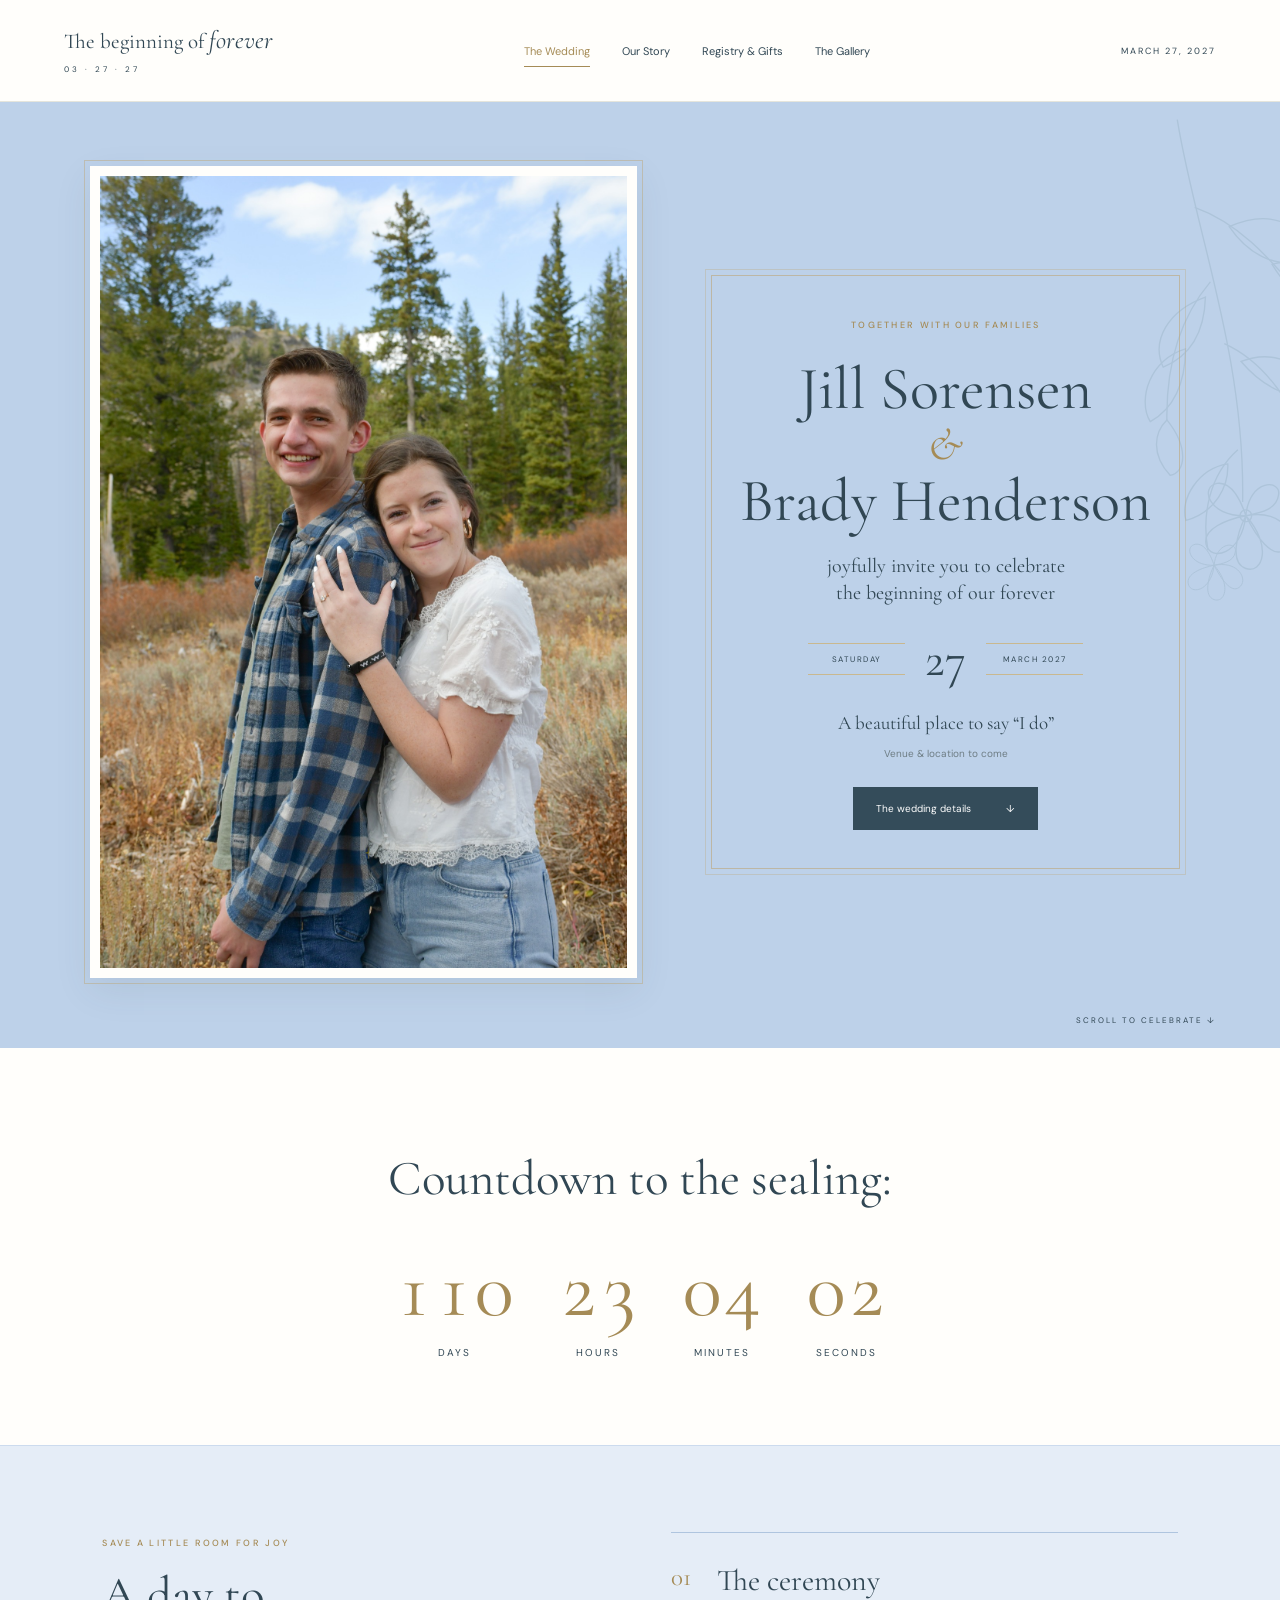
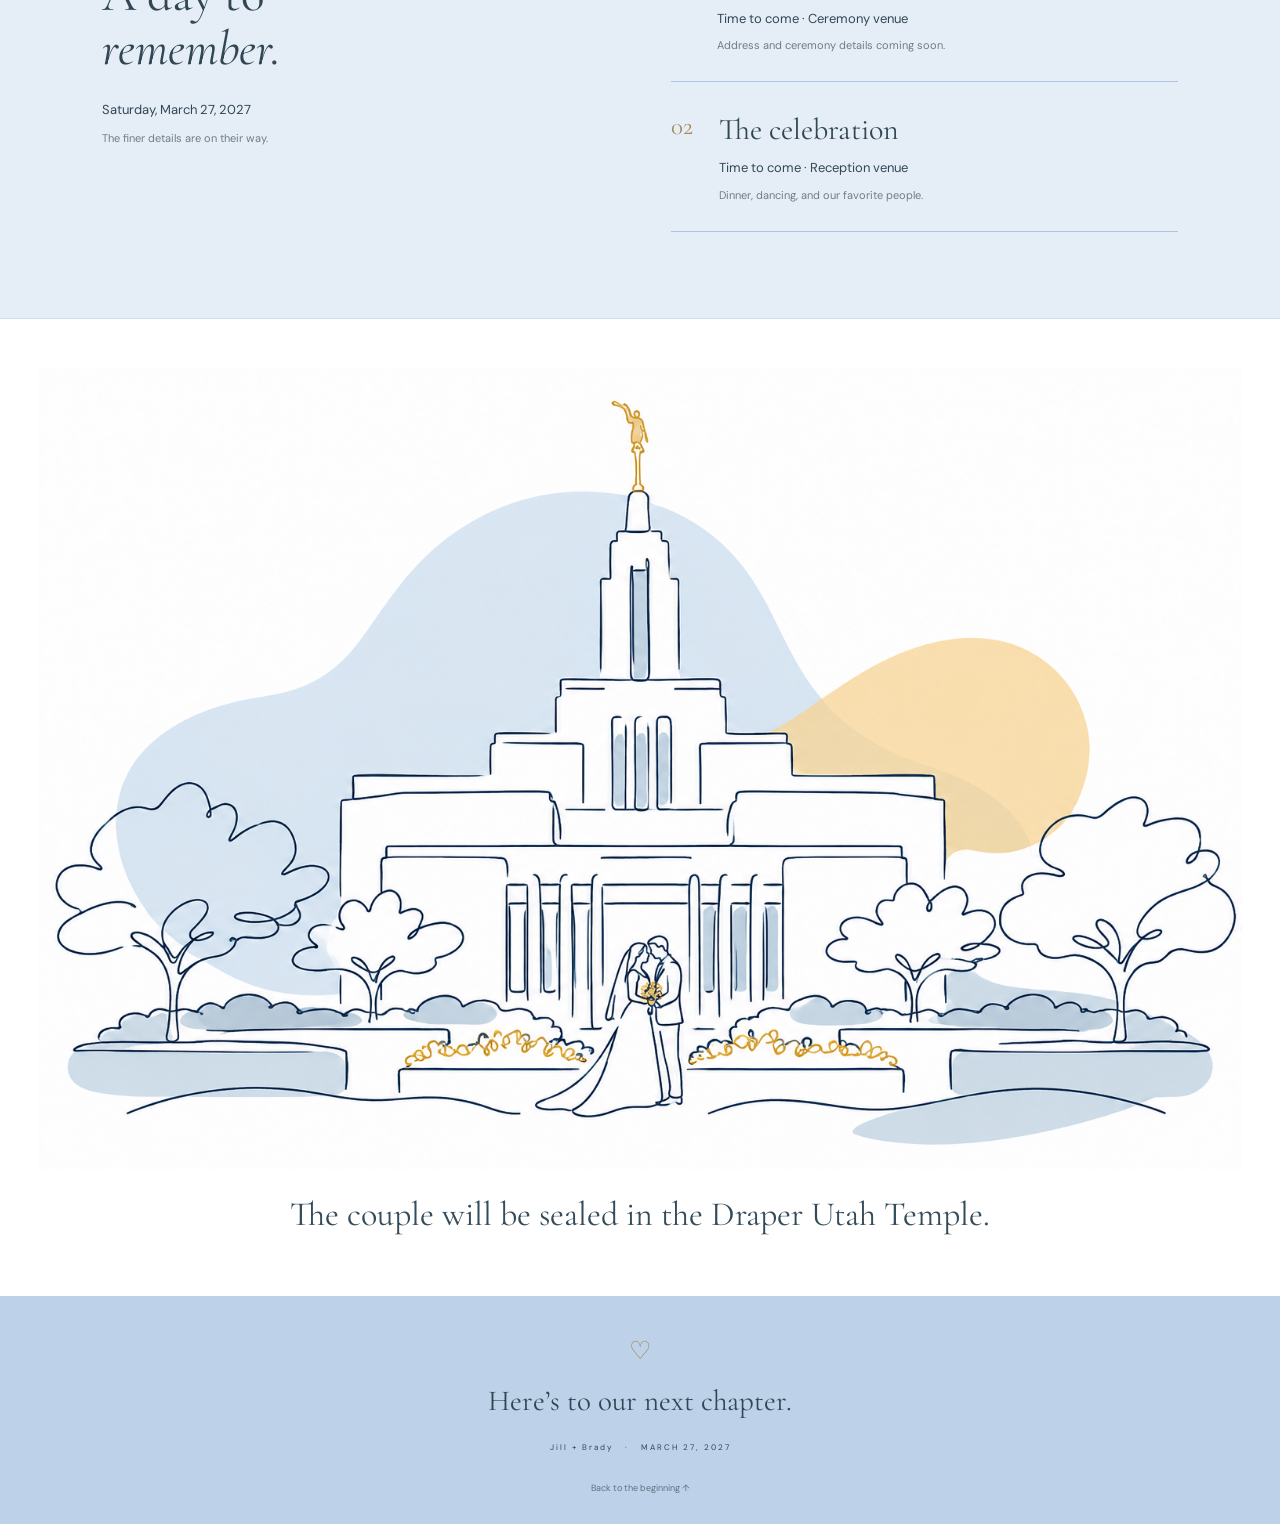
==== index.html @ 095f41bc "original file upload" ====
<!doctype html><html lang="en"><head><meta charset="utf-8"><meta name="viewport" content="width=device-width,initial-scale=1"><meta name="theme-color" content="#bdd1e9"><title>March 27, 2027 | The Beginning of Forever</title><meta name="description" content="Join us in celebrating our wedding on March 27, 2027. Our story, wedding details, registry and favorite memories."><link rel="stylesheet" href="style.css"><script src="app.js" defer></script></head><body><header><a class="brand" href="index.html">The beginning of <i>forever</i><span>03 · 27 · 27</span></a><nav aria-label="Main navigation"><a href="index.html" aria-current="page">The Wedding</a><a href="our-story.html" >Our Story</a><a href="gifts.html" >Registry & Gifts</a><a href="photos.html" >The Gallery</a></nav><span class="nav-date">MARCH 27, 2027</span></header><main><section class="hero hero-with-photo"><figure class="hero-portrait"><img src="assets/couple-portrait.jpg" alt="The happy couple together in the mountains" width="1365" height="2048" fetchpriority="high"></figure><div class="hero-note">A LITTLE SOMETHING BLUE.<br>A LIFETIME OF US.</div><div class="botanical botanical-left"><svg viewBox="0 0 240 420" fill="none" xmlns="http://www.w3.org/2000/svg" aria-hidden="true"><g stroke="currentColor" stroke-width="1.15"><path d="M105 418C120 322 112 208 153 89M114 342C75 312 61 264 45 229M121 277C158 254 180 218 193 176M126 223C94 194 88 151 82 115M143 133C173 120 190 89 194 59"/><path d="M91 317C43 322 27 288 34 270C60 268 82 286 91 317ZM66 275C25 272 13 242 23 223C52 232 60 250 66 275ZM129 266C163 265 185 245 182 220C156 222 139 238 129 266ZM159 229C190 230 212 201 207 179C183 184 168 202 159 229ZM117 204C85 206 62 181 66 158C91 160 108 182 117 204ZM91 163C61 159 49 133 59 112C80 119 87 140 91 163ZM155 124C180 128 204 108 204 89C177 88 160 106 155 124Z"/><g transform="translate(154 77)"><path d="M0 0C-34-4-37-34-22-38C-10-42-3-20 0 0ZM0 0C-14-32 2-52 14-43C26-34 12-12 0 0ZM0 0C14-31 41-28 40-13C39 1 16 2 0 0ZM0 0C31 9 30 36 15 34C2 32 0 12 0 0ZM0 0C-13 30-39 20-32 8C-26-4-10-1 0 0Z"/><circle r="5"/></g><g transform="translate(193 45) scale(.65)"><path d="M0 0C-34-4-37-34-22-38C-10-42-3-20 0 0ZM0 0C-14-32 2-52 14-43C26-34 12-12 0 0ZM0 0C14-31 41-28 40-13C39 1 16 2 0 0ZM0 0C31 9 30 36 15 34C2 32 0 12 0 0ZM0 0C-13 30-39 20-32 8C-26-4-10-1 0 0Z"/></g><path d="M45 229C23 209 21 187 34 177C52 189 55 211 45 229ZM82 115C62 89 66 65 81 63C96 83 92 103 82 115ZM193 176C182 147 192 128 205 130C215 152 207 169 193 176Z"/></g></svg></div><div class="invitation"><div class="invitation-inner"><span class="eyebrow">TOGETHER WITH OUR FAMILIES</span><h1><span>Jill Sorensen</span><em>&</em><span>Brady Henderson</span></h1><p class="invite-line">joyfully invite you to celebrate<br>the beginning of our forever</p><div class="date-lockup"><span>SATURDAY</span><strong>27</strong><span>MARCH 2027</span></div><p class="location">A beautiful place to say “I do”<small>Venue & location to come</small></p><a class="button" href="#celebration">The wedding details <span>↓</span></a></div></div><div class="botanical botanical-right"><svg viewBox="0 0 240 420" fill="none" xmlns="http://www.w3.org/2000/svg" aria-hidden="true"><g stroke="currentColor" stroke-width="1.15"><path d="M105 418C120 322 112 208 153 89M114 342C75 312 61 264 45 229M121 277C158 254 180 218 193 176M126 223C94 194 88 151 82 115M143 133C173 120 190 89 194 59"/><path d="M91 317C43 322 27 288 34 270C60 268 82 286 91 317ZM66 275C25 272 13 242 23 223C52 232 60 250 66 275ZM129 266C163 265 185 245 182 220C156 222 139 238 129 266ZM159 229C190 230 212 201 207 179C183 184 168 202 159 229ZM117 204C85 206 62 181 66 158C91 160 108 182 117 204ZM91 163C61 159 49 133 59 112C80 119 87 140 91 163ZM155 124C180 128 204 108 204 89C177 88 160 106 155 124Z"/><g transform="translate(154 77)"><path d="M0 0C-34-4-37-34-22-38C-10-42-3-20 0 0ZM0 0C-14-32 2-52 14-43C26-34 12-12 0 0ZM0 0C14-31 41-28 40-13C39 1 16 2 0 0ZM0 0C31 9 30 36 15 34C2 32 0 12 0 0ZM0 0C-13 30-39 20-32 8C-26-4-10-1 0 0Z"/><circle r="5"/></g><g transform="translate(193 45) scale(.65)"><path d="M0 0C-34-4-37-34-22-38C-10-42-3-20 0 0ZM0 0C-14-32 2-52 14-43C26-34 12-12 0 0ZM0 0C14-31 41-28 40-13C39 1 16 2 0 0ZM0 0C31 9 30 36 15 34C2 32 0 12 0 0ZM0 0C-13 30-39 20-32 8C-26-4-10-1 0 0Z"/></g><path d="M45 229C23 209 21 187 34 177C52 189 55 211 45 229ZM82 115C62 89 66 65 81 63C96 83 92 103 82 115ZM193 176C182 147 192 128 205 130C215 152 207 169 193 176Z"/></g></svg></div><div class="hero-side">ONE DAY. OUR FAVORITE PEOPLE. ALL THE LOVE.</div><div class="hero-bottom"><span>SCROLL TO CELEBRATE ↓</span></div></section><section class="welcome section"><h2>Countdown to the sealing:</h2><div class="countdown" role="timer" aria-label="Countdown to March 27, 2027"><div class="countdown-unit"><strong id="days">—</strong><span>DAYS</span></div><div class="countdown-unit"><strong id="hours">—</strong><span>HOURS</span></div><div class="countdown-unit"><strong id="minutes">—</strong><span>MINUTES</span></div><div class="countdown-unit"><strong id="seconds">—</strong><span>SECONDS</span></div></div></section><section id="celebration" class="celebration section"><div><span class="eyebrow">SAVE A LITTLE ROOM FOR JOY</span><h2>A day to<br><i>remember.</i></h2><p>Saturday, March 27, 2027</p><span class="fine-print">The finer details are on their way.</span></div><div class="event-list"><article><span class="event-num">01</span><div><h3>The ceremony</h3><p>Time to come · Ceremony venue</p><small>Address and ceremony details coming soon.</small></div></article><article><span class="event-num">02</span><div><h3>The celebration</h3><p>Time to come · Reception venue</p><small>Dinner, dancing, and our favorite people.</small></div></article></div></section><section class="temple-illustration" aria-label="Draper Utah Temple wedding illustration"><img src="assets/draper-temple-wedding.png" alt="Blue and gold line illustration of the Draper Utah Temple with a wedding couple embracing in front" width="1536" height="1024" loading="lazy"><p class="temple-caption">The couple will be sealed in the Draper Utah Temple.</p></section></main><footer><span class="footer-heart">♡</span><p>Here’s to our next chapter.</p><span>Jill + Brady &nbsp; · &nbsp; MARCH 27, 2027</span><a href="index.html">Back to the beginning ↑</a></footer><dialog id="lightbox"><button class="close" aria-label="Close photo preview">×</button><div id="lightbox-content"></div></dialog></body></html>
---- style.css ----
@import url('https://fonts.googleapis.com/css2?family=Cormorant+Garamond:ital,wght@0,400;0,500;0,600;1,400;1,500&family=DM+Sans:wght@400;500;600&display=swap');
:root{--blue:#bdd1e9;--deep:#344c5a;--gold:#a58b56;--paper:#fffefb;--ink:#314754;--muted:#6e7d84}*{box-sizing:border-box}html{scroll-behavior:smooth;scroll-padding-top:85px}body{margin:0;background:var(--paper);color:var(--ink);font-family:'DM Sans',Arial,sans-serif;font-size:14px}a{color:inherit;text-decoration:none}button{font:inherit;color:inherit}button,a{-webkit-tap-highlight-color:transparent}a:focus-visible,button:focus-visible{outline:2px solid var(--gold);outline-offset:6px}header{height:102px;padding:0 5%;display:flex;align-items:center;justify-content:space-between;background:var(--paper);border-bottom:1px solid #e5e5dc;position:relative;z-index:2}.brand{font-family:'Cormorant Garamond',Georgia,serif;font-size:21px;line-height:1.1}.brand i{font-size:25px}.brand span{display:block;font:8px 'DM Sans',sans-serif;letter-spacing:3px;margin-top:9px}nav{display:flex;gap:32px}nav a{font-size:11px;padding:12px 0;position:relative}nav a[aria-current]{color:var(--gold)}nav a[aria-current]:after{content:'';position:absolute;bottom:3px;left:0;width:100%;height:1px;background:var(--gold)}nav a:hover{color:var(--gold)}.nav-date{font-size:9px;letter-spacing:2px}.hero{position:relative;min-height:748px;background:var(--blue);padding:54px 20px 66px;display:flex;align-items:center;justify-content:center;overflow:hidden}.hero-note{position:absolute;top:54px;left:5%;font-size:9px;line-height:1.9;letter-spacing:2px}.invitation{width:500px;max-width:calc(100vw - 65px);background:var(--paper);padding:15px;box-shadow:0 8px 35px #5069770c;z-index:1;transform:rotate(-1deg)}.invitation-inner{border:1px solid #bda67594;outline:1px solid #bda67555;outline-offset:5px;text-align:center;padding:33px 20px 30px}.eyebrow{font-size:9px;letter-spacing:2.3px;font-weight:500;color:var(--gold)}h1,h2,h3,h4,p{margin:0}h1,h2,h3,h4{font-family:'Cormorant Garamond',Georgia,serif;font-weight:400}h1{font-size:70px;line-height:1}.invitation h1{margin:28px 0 23px;font-size:67px;line-height:.95}.invitation h1 span{display:block}.invitation h1 em{display:block;font-size:46px;line-height:1.2;color:var(--gold);font-weight:400}.invite-line{font-family:'Cormorant Garamond',Georgia,serif;font-size:20px;line-height:1.35}.date-lockup{display:flex;align-items:center;justify-content:center;margin:23px auto 17px;gap:20px}.date-lockup span{font-size:8px;letter-spacing:1.5px;border-top:1px solid #c9b88f;border-bottom:1px solid #c9b88f;padding:10px 0;width:97px}.date-lockup strong{font-family:'Cormorant Garamond',Georgia,serif;font-size:49px;font-weight:400}.location{font-family:'Cormorant Garamond',Georgia,serif;font-size:19px}.location small{display:block;font:10px 'DM Sans',sans-serif;color:var(--muted);margin-top:7px}.button{display:inline-flex;background:var(--deep);color:white;padding:15px 23px;font-size:10px;margin-top:27px;gap:35px;transition:background .2s}.button:hover{background:#597785}.botanical{position:absolute;color:#8ba8b8;pointer-events:none;width:310px;opacity:.8}.botanical-left{left:8%;bottom:65px;transform:rotate(-24deg)}.botanical-right{right:4%;top:45px;transform:rotate(162deg);width:340px}.hero-side{position:absolute;right:30px;top:50%;writing-mode:vertical-rl;font-size:8px;letter-spacing:2.5px}.hero-bottom{position:absolute;bottom:23px;left:5%;right:5%;display:flex;justify-content:space-between;font-size:8px;letter-spacing:2px}.section{padding:86px 8%}h2{font-size:49px;line-height:1.1}h2 i,h1 i{font-weight:400}p{line-height:1.8}.welcome{text-align:center;max-width:780px;margin:auto}.welcome h2{margin:18px 0}.welcome>p{max-width:490px;margin:auto;color:var(--muted);font-size:13px}.countdown{display:flex;align-items:center;justify-content:center;gap:15px;margin-top:30px}.countdown strong{font-family:'Cormorant Garamond',Georgia,serif;font-size:43px;font-weight:400;color:var(--gold)}.countdown span{font-size:8px;letter-spacing:2px}.celebration{background:#e5edf7;display:grid;grid-template-columns:1fr 1.1fr;gap:10%;border-top:1px solid #ccdbee;border-bottom:1px solid #ccdbee}.celebration h2{margin:18px 0 22px}.celebration p{font-size:13px}.fine-print{font-size:11px;color:var(--muted);display:block;margin-top:10px}.event-list{align-self:center}.event-list article{display:flex;gap:26px;padding:29px 0;border-bottom:1px solid #afc5df}.event-list article:first-child{border-top:1px solid #afc5df}.event-num{font-family:'Cormorant Garamond',Georgia,serif;color:var(--gold);font-size:25px}.event-list h3{font-size:30px;margin-bottom:8px}.event-list small{font-size:11px;color:var(--muted);display:block;margin-top:8px}.story-tease{text-align:center;padding-top:94px;padding-bottom:94px}.story-tease h2{margin:18px 0}.story-tease p{color:var(--muted);font-size:13px}.text-link{font-size:11px;border-bottom:1px solid var(--gold);padding:10px 0;display:inline-flex;gap:35px;margin-top:22px}footer{background:var(--blue);padding:38px 25px 30px;text-align:center}.footer-heart{color:var(--gold);font-size:25px}footer p{font-family:'Cormorant Garamond',Georgia,serif;font-size:29px;margin:8px 0}footer>span:not(.footer-heart){font-size:8px;letter-spacing:2px}footer a{display:block;font-size:9px;margin-top:28px;color:#5d737e}.page-intro{padding:76px 20px 64px;text-align:center;background:#e5edf7;border-bottom:1px solid #ccdbee}.page-intro h1{margin:21px 0 23px;font-size:65px}.page-intro p{color:var(--muted);font-size:13px}.story-wrap{max-width:1100px;margin:0 auto;padding:52px 40px 76px}.perspective-head{display:grid;grid-template-columns:1fr 160px 1fr;text-align:center;padding:0 0 32px;font-family:'Cormorant Garamond',Georgia,serif;font-style:italic;font-size:25px}.perspective-head span:nth-child(2){font:8px 'DM Sans',sans-serif;letter-spacing:2px;align-self:center;color:var(--gold)}.timeline-row{display:grid;grid-template-columns:1fr 160px 1fr}.perspective{padding:32px 32px 45px;border-top:1px solid #e1e6e6}.perspective:first-child{text-align:right}.perspective h3{font-size:32px;margin:12px 0}.perspective p{font-size:12px;color:var(--muted)}.perspective>small{display:inline-block;font-size:9px;letter-spacing:1px;color:var(--gold);margin-top:17px}.milestone{position:relative;text-align:center;padding:35px 12px}.milestone:before{content:'';position:absolute;left:50%;width:1px;top:0;bottom:0;background:#c1b18d;z-index:-1}.milestone>span{display:inline-flex;border:1px solid #bca777;background:var(--paper);width:34px;height:34px;border-radius:50%;align-items:center;justify-content:center;font-size:10px;color:var(--gold)}.milestone h4{font-size:22px;background:var(--paper);margin-top:11px;padding-top:6px}.milestone small{display:block;background:var(--paper);font-size:8px;padding:8px 0 14px;color:var(--muted)}.timeline-finale{text-align:center;padding-top:30px}.timeline-finale>span{font-size:29px;color:var(--gold)}.timeline-finale h2{font-size:39px;margin:12px 0}.timeline-finale p{font-size:11px}.gift-grid{max-width:1150px;margin:auto;display:grid;grid-template-columns:1fr 1fr;gap:27px;padding-top:55px;padding-bottom:35px}.gift-card{padding:47px 35px;background:#f7f5ee;border:1px solid #dfd9c9;text-align:center}.gift-card.blue{background:#d5e2f2;border-color:#afc5df}.gift-icon{display:block;font-family:Georgia,serif;font-size:40px;color:var(--gold);margin-bottom:25px}.gift-card h2{font-size:37px;margin:16px 0}.gift-card p{color:var(--muted);font-size:12px;max-width:310px;margin:auto}.coming-link{font-size:10px;color:#697a82;border-top:1px solid #c4cace;padding-top:21px;margin-top:35px;display:flex;justify-content:space-between}.gift-thanks{text-align:center;padding:15px 25px 75px;font-size:13px}.gift-thanks span{font-family:'Cormorant Garamond',Georgia,serif;font-size:26px;font-style:italic;display:block;margin-top:7px}.gallery{max-width:1250px;margin:auto;columns:3;column-gap:27px;padding-top:56px;padding-bottom:24px}.photo-card{display:block;width:100%;border:0;padding:0;background:transparent;text-align:left;margin:0 0 30px;break-inside:avoid;cursor:pointer}.photo-placeholder{height:310px;position:relative;background:#d5e2f2;overflow:hidden;border:10px solid #f4f2eb;outline:1px solid #e0ddd3}.landscape .photo-placeholder{height:240px}.tone-1{background:#eeebe2}.tone-2{background:#bdd1e9}.photo-illustration{display:block;width:140px;color:#8ca5b0;position:absolute;left:50%;bottom:-25px;transform:translateX(-50%) rotate(15deg);opacity:.6}.photo-label{position:absolute;left:0;right:0;top:24px;text-align:center;font-size:8px;letter-spacing:2px;color:#72858f}.photo-zoom{position:absolute;right:10px;bottom:10px;background:#fffefbd9;width:28px;height:28px;display:grid;place-items:center;border-radius:50%;transition:transform .2s}.photo-card:hover .photo-zoom{transform:rotate(90deg)}.photo-caption{display:flex;gap:15px;align-items:center;padding-top:17px}.photo-caption>span{font-size:9px;color:var(--gold)}.photo-caption h3{font-size:23px}.gallery-note{text-align:center;font-size:12px;color:var(--muted);padding:0 25px 70px}dialog{border:1px solid #bba77f;padding:48px;max-width:90vw;width:500px;background:var(--paper);color:var(--ink)}dialog::backdrop{background:#263e4c99;backdrop-filter:blur(4px)}dialog .close{position:absolute;right:12px;top:8px;border:0;background:none;font-size:27px;cursor:pointer}dialog h2{font-size:36px;margin-top:25px}dialog p{font-size:12px;margin-top:15px;color:var(--muted)}dialog .photo-placeholder{height:320px}body:has(dialog[open]){overflow:hidden}
@media(min-width:1450px){.botanical-left{left:14%}.botanical-right{right:12%}}@media(max-width:900px){header{padding:0 4%}.nav-date{display:none}nav{gap:20px}.botanical-left{left:-70px}.botanical-right{right:-95px}.hero{min-height:720px}.hero-note{font-size:8px;top:25px}.gallery{columns:2}.gift-grid{padding-left:5%;padding-right:5%}.gift-card{padding:35px 25px}}@media(max-width:600px){header{height:auto;min-height:114px;flex-direction:column;justify-content:center;gap:17px;padding:18px 12px 12px}.brand{text-align:center;font-size:19px}.brand i{font-size:22px}.brand span{display:none}nav{gap:23px}nav a{font-size:9px}.hero{min-height:680px;padding-top:54px;padding-bottom:56px}.hero-note{top:15px;left:20px;line-height:1.5;font-size:7px;letter-spacing:1px}.hero-side{display:none}.invitation{width:350px;padding:12px}.invitation-inner{padding:30px 12px}.invitation h1{font-size:55px}.eyebrow{font-size:8px;letter-spacing:1.7px}.invite-line{font-size:19px}.date-lockup{gap:12px}.date-lockup span{width:80px;font-size:7px}.botanical-left{width:180px;bottom:20px;left:-55px}.botanical-right{width:200px;right:-65px;top:45px}.hero-bottom{font-size:6px;letter-spacing:.9px;bottom:17px}.section{padding:58px 7%}h2{font-size:40px}.welcome>p{font-size:12px}.celebration{grid-template-columns:1fr;gap:28px}.celebration h2 br{display:none}.event-list article{padding:22px 0}.story-tease h2{font-size:38px}.page-intro{padding:51px 22px 44px}.page-intro h1{font-size:49px}.page-intro p{font-size:12px}.story-wrap{padding:32px 14px 54px}.perspective-head{grid-template-columns:1fr 72px 1fr;font-size:20px;gap:3px}.perspective-head span:nth-child(2){font-size:6px;letter-spacing:1px}.timeline-row{grid-template-columns:1fr 72px 1fr}.perspective{padding:25px 9px 30px}.perspective h3{font-size:25px}.perspective p{font-size:10px;line-height:1.7}.milestone{padding:25px 3px}.milestone h4{font-size:18px}.milestone small{font-size:7px}.perspective .eyebrow{font-size:7px}.gift-grid{grid-template-columns:1fr;gap:20px;padding-bottom:25px}.gift-card{padding:36px 28px}.gift-thanks{padding-bottom:50px}.gallery{padding:35px 20px 15px;column-gap:18px}.photo-placeholder{height:240px;border-width:7px}.landscape .photo-placeholder{height:180px}.photo-illustration{width:120px}.photo-label{font-size:6px;letter-spacing:1px}.photo-caption{gap:8px;padding-top:12px}.photo-caption h3{font-size:20px;line-height:1.1}.photo-card{margin-bottom:24px}.gallery-note{font-size:11px;padding-bottom:40px}footer p{font-size:27px}dialog{padding:40px 25px 30px}}@media(prefers-reduced-motion:reduce){html{scroll-behavior:auto}*{transition:none!important}}

/* A portrait and invitation, side by side. */
.hero-with-photo{display:grid;grid-template-columns:minmax(0,1.12fr) minmax(0,1fr);gap:clamp(32px,5vw,80px);padding:64px 7% 70px;min-height:0;align-items:center}
.hero-portrait{position:relative;z-index:1;margin:0;padding:10px;background:var(--paper);box-shadow:0 12px 35px #344c5a18;outline:1px solid #bda67577;outline-offset:5px}
.hero-portrait img{display:block;width:100%;height:auto;aspect-ratio:1365/2048;object-fit:cover}
.hero-with-photo .invitation{width:100%;max-width:none;transform:none;background:transparent;box-shadow:none;padding:10px}
.hero-with-photo .invitation-inner{padding:38px 14px}
.hero-with-photo .hero-note,.hero-with-photo .hero-side,.hero-with-photo .botanical-left{display:none}
.hero-with-photo .botanical-right{right:-95px;top:5px;opacity:.3;width:280px}
.hero-with-photo .hero-bottom{bottom:23px}
.gift-link{color:var(--deep);font-weight:500;padding-bottom:5px;transition:color .2s}
.gift-link:hover{color:var(--gold)}
@media(min-width:1500px){.hero-with-photo{padding-left:max(7%,calc((100vw - 1300px)/2));padding-right:max(7%,calc((100vw - 1300px)/2))}}
@media(min-width:701px) and (max-width:1000px){.hero-with-photo{padding:48px 5% 65px;gap:28px}.hero-with-photo .invitation h1{font-size:52px}.hero-with-photo .invitation-inner{padding:28px 10px}.hero-with-photo .date-lockup{gap:10px}.hero-with-photo .date-lockup span{width:75px;font-size:7px}.hero-with-photo .eyebrow{font-size:8px;letter-spacing:1.2px}.hero-with-photo .invite-line{font-size:18px}}
@media(max-width:700px){.hero-with-photo{grid-template-columns:1fr;padding:35px 7% 62px;gap:32px}.hero-portrait{width:100%;max-width:470px;justify-self:center;padding:7px}.hero-with-photo .invitation{max-width:470px;justify-self:center;padding:8px}.hero-with-photo .invitation-inner{padding:30px 12px}.hero-with-photo .hero-bottom{font-size:6px;letter-spacing:.8px}}

.countdown{gap:clamp(16px,4vw,44px);margin-top:38px;align-items:start}
.countdown-unit{display:flex;flex-direction:column;align-items:center;min-width:80px}
.countdown strong{font-size:clamp(54px,7vw,82px);line-height:1.1;font-variant-numeric:tabular-nums}
.countdown-unit span{font-size:10px;letter-spacing:2px;margin-top:12px}
.welcome>.countdown-caption{font-size:10px;letter-spacing:3px;color:var(--gold);margin-top:24px}
.real-photo{height:auto!important;background:var(--paper)}
.real-photo img{display:block;width:100%;height:auto}
dialog:has(.real-photo){width:900px;padding:38px 24px 25px}
dialog .real-photo{border-width:0;outline:0}
dialog .real-photo img{max-height:65vh;object-fit:contain}
dialog .real-photo .photo-zoom{display:none}
@media(max-width:600px){.countdown{gap:12px}.countdown-unit{min-width:0;flex:1}.countdown strong{font-size:clamp(42px,12vw,64px)}.countdown-unit span{font-size:8px;letter-spacing:1px}}

.temple-illustration{padding:48px 3%;background:#fff;text-align:center}.temple-illustration img{display:block;width:100%;max-width:1400px;height:auto;margin:0 auto}@media(max-width:600px){.temple-illustration{padding:28px 0}}
.temple-caption{font-family:"Cormorant Garamond",Georgia,serif;font-size:clamp(22px,3vw,34px);line-height:1.4;padding:22px 20px 10px;color:var(--deep)}

.hero-with-photo .invitation h1{font-size:clamp(38px,4.7vw,64px)}.registry-arrow{width:28px;height:16px;flex-shrink:0}.gift-link{align-items:center}.hero-bottom{justify-content:flex-end}@media(max-width:700px){.hero-with-photo .invitation h1{font-size:clamp(36px,10vw,55px)}}
.photo-carousel{max-width:1500px;margin:0 auto;padding:40px 4% 26px;outline-offset:-4px}.carousel-stage{touch-action:pan-y}.carousel-slide{margin:0;text-align:center}.carousel-slide[hidden]{display:none}.carousel-slide img{display:block;width:100%;height:75vh;min-height:420px;max-height:920px;object-fit:contain}.carousel-controls{display:flex;justify-content:center;align-items:center;gap:32px;padding-top:22px}.carousel-controls button{width:56px;height:48px;background:var(--paper);border:1px solid var(--gold);font-size:27px;cursor:pointer}.carousel-controls button:hover{background:var(--blue)}.carousel-count{font-size:12px;letter-spacing:2px;min-width:70px;text-align:center}@media(max-width:600px){.photo-carousel{padding:24px 3%}.carousel-slide img{height:64vh;min-height:320px}}
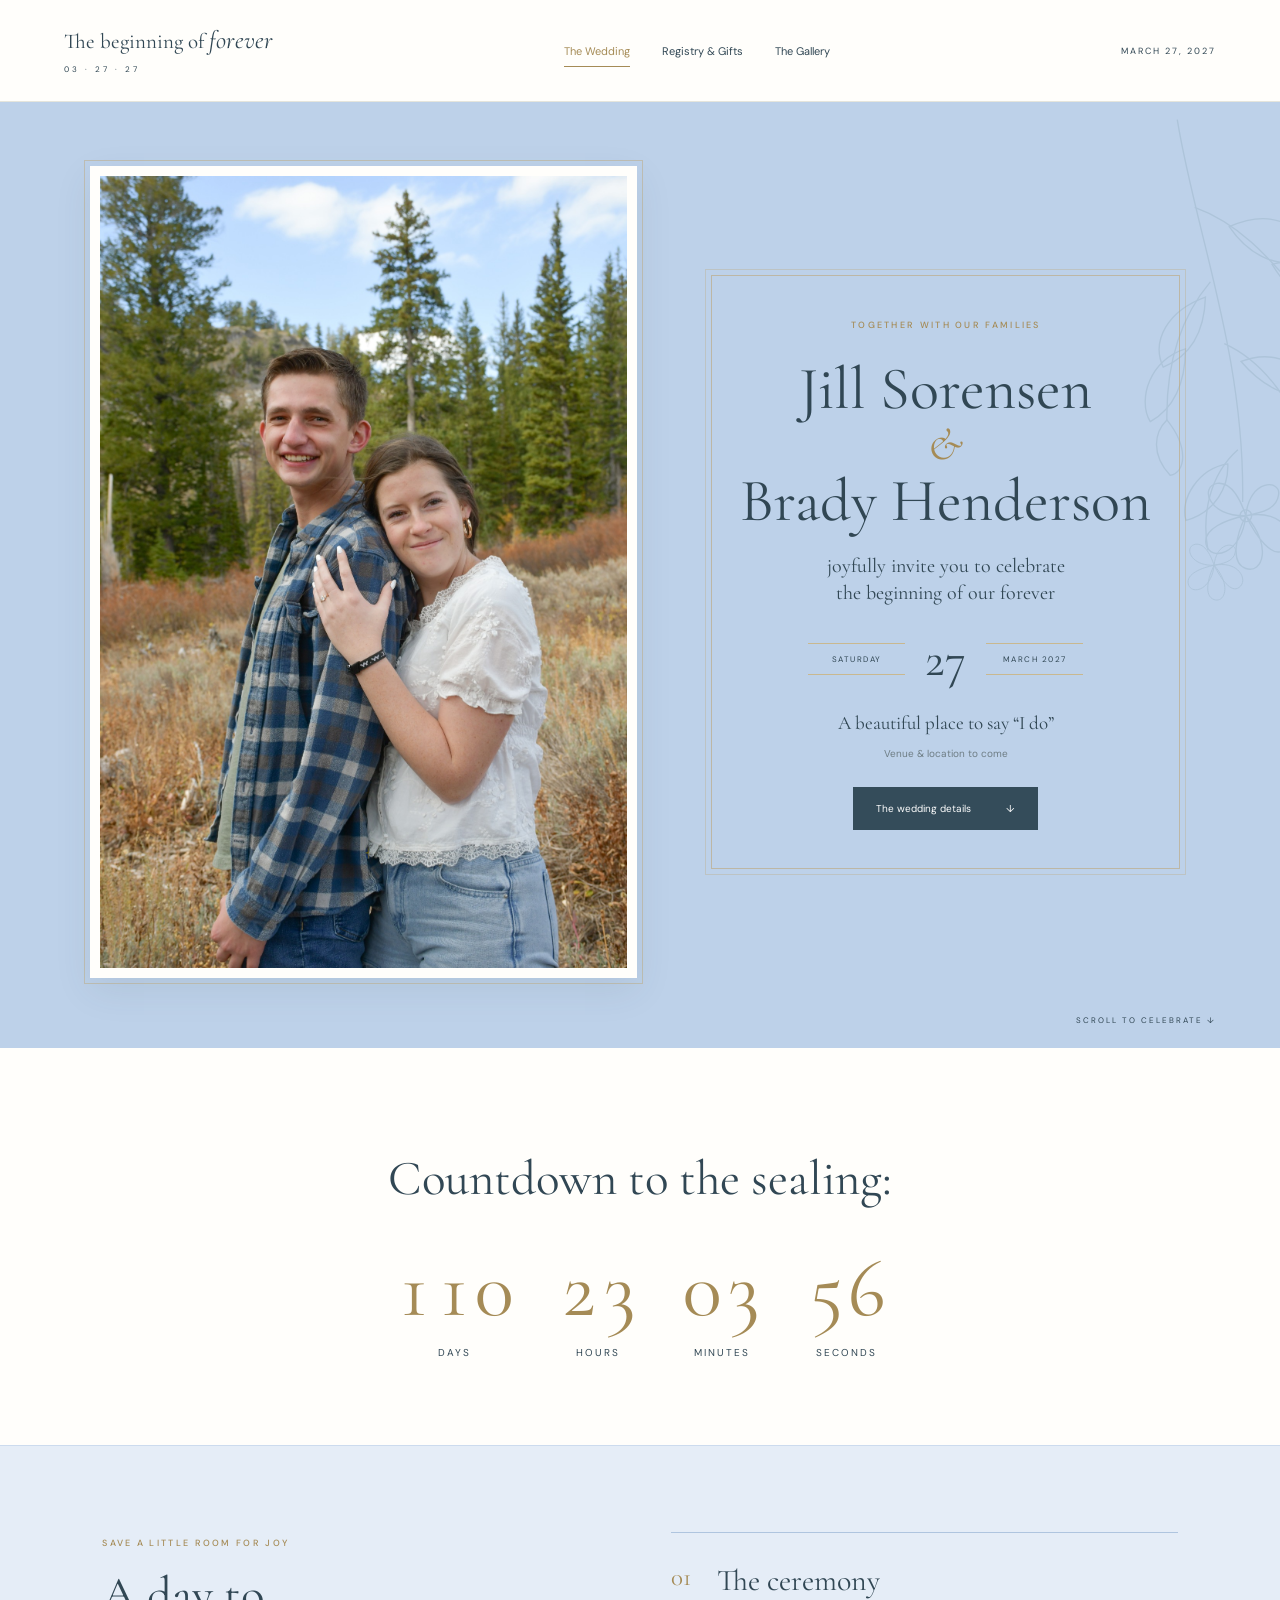
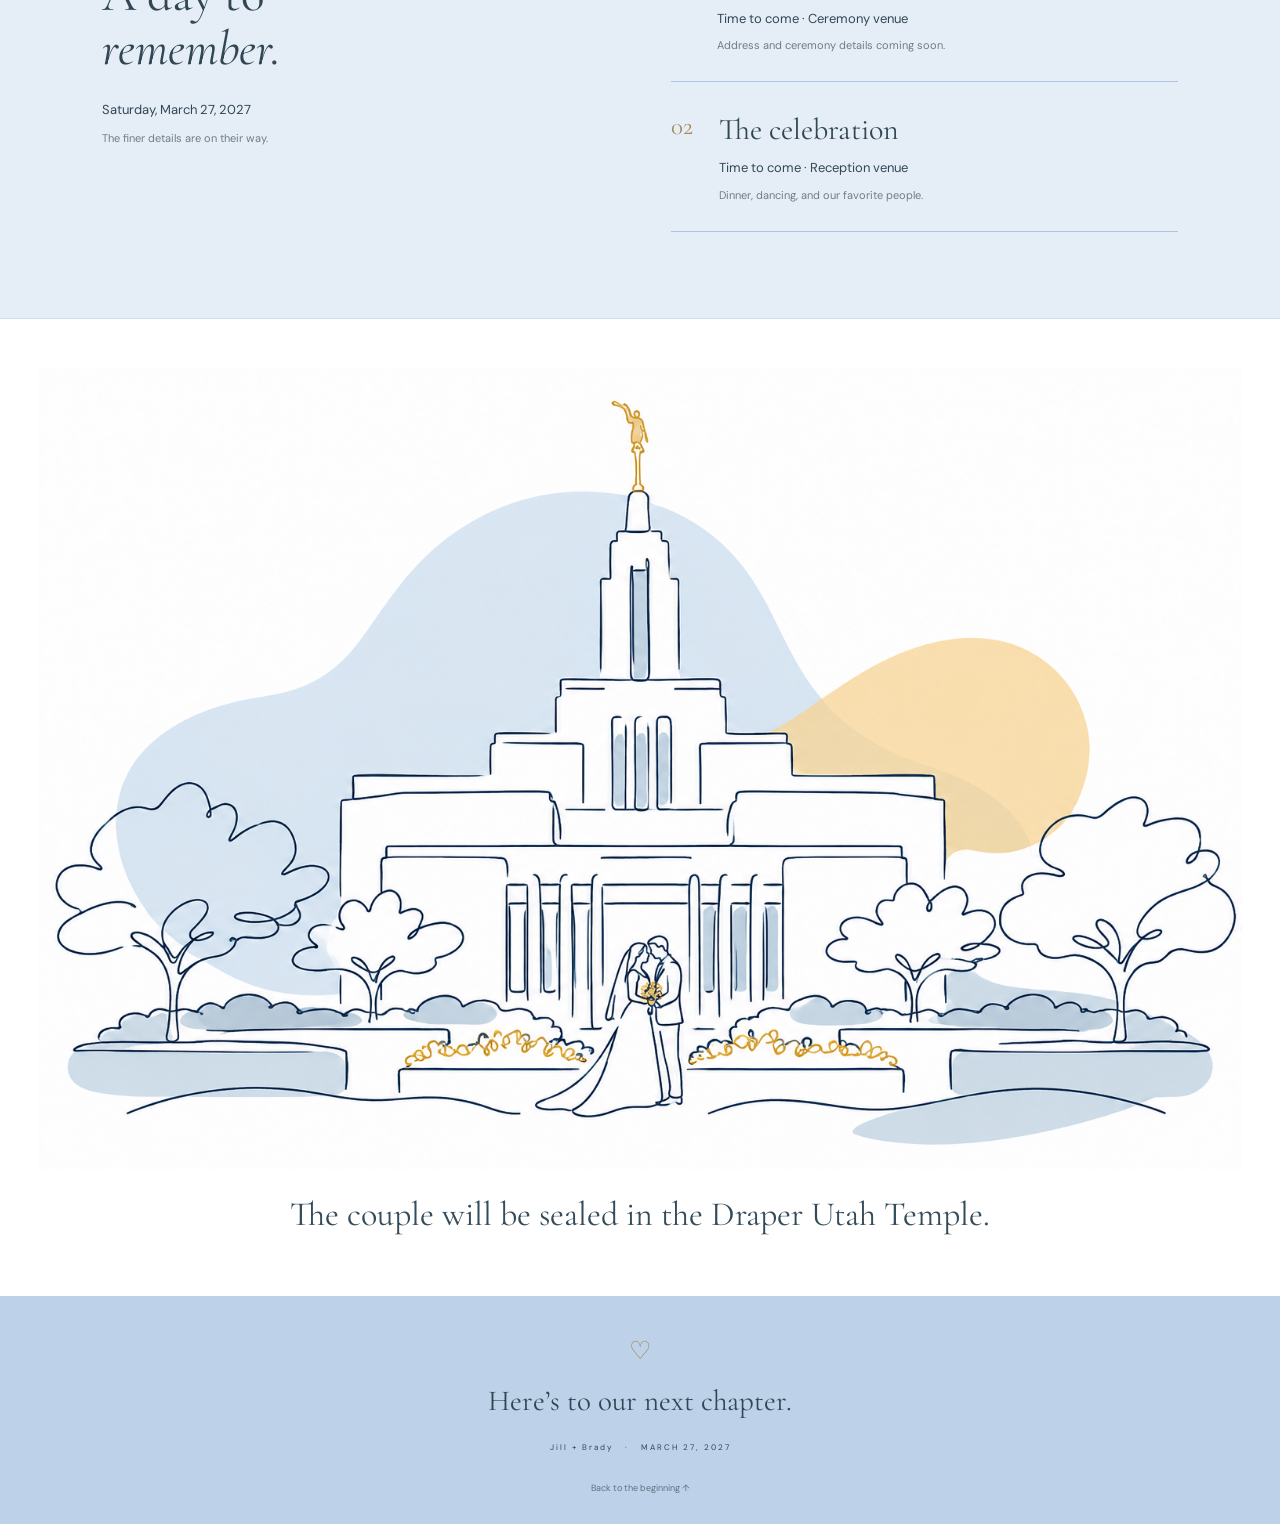
==== commit 1ad41746: "Add files via upload" ====
--- a/index.html
+++ b/index.html
@@ -1 +1,243 @@
-<!doctype html><html lang="en"><head><meta charset="utf-8"><meta name="viewport" content="width=device-width,initial-scale=1"><meta name="theme-color" content="#bdd1e9"><title>March 27, 2027 | The Beginning of Forever</title><meta name="description" content="Join us in celebrating our wedding on March 27, 2027. Our story, wedding details, registry and favorite memories."><link rel="stylesheet" href="style.css"><script src="app.js" defer></script></head><body><header><a class="brand" href="index.html">The beginning of <i>forever</i><span>03 · 27 · 27</span></a><nav aria-label="Main navigation"><a href="index.html" aria-current="page">The Wedding</a><a href="our-story.html" >Our Story</a><a href="gifts.html" >Registry & Gifts</a><a href="photos.html" >The Gallery</a></nav><span class="nav-date">MARCH 27, 2027</span></header><main><section class="hero hero-with-photo"><figure class="hero-portrait"><img src="assets/couple-portrait.jpg" alt="The happy couple together in the mountains" width="1365" height="2048" fetchpriority="high"></figure><div class="hero-note">A LITTLE SOMETHING BLUE.<br>A LIFETIME OF US.</div><div class="botanical botanical-left"><svg viewBox="0 0 240 420" fill="none" xmlns="http://www.w3.org/2000/svg" aria-hidden="true"><g stroke="currentColor" stroke-width="1.15"><path d="M105 418C120 322 112 208 153 89M114 342C75 312 61 264 45 229M121 277C158 254 180 218 193 176M126 223C94 194 88 151 82 115M143 133C173 120 190 89 194 59"/><path d="M91 317C43 322 27 288 34 270C60 268 82 286 91 317ZM66 275C25 272 13 242 23 223C52 232 60 250 66 275ZM129 266C163 265 185 245 182 220C156 222 139 238 129 266ZM159 229C190 230 212 201 207 179C183 184 168 202 159 229ZM117 204C85 206 62 181 66 158C91 160 108 182 117 204ZM91 163C61 159 49 133 59 112C80 119 87 140 91 163ZM155 124C180 128 204 108 204 89C177 88 160 106 155 124Z"/><g transform="translate(154 77)"><path d="M0 0C-34-4-37-34-22-38C-10-42-3-20 0 0ZM0 0C-14-32 2-52 14-43C26-34 12-12 0 0ZM0 0C14-31 41-28 40-13C39 1 16 2 0 0ZM0 0C31 9 30 36 15 34C2 32 0 12 0 0ZM0 0C-13 30-39 20-32 8C-26-4-10-1 0 0Z"/><circle r="5"/></g><g transform="translate(193 45) scale(.65)"><path d="M0 0C-34-4-37-34-22-38C-10-42-3-20 0 0ZM0 0C-14-32 2-52 14-43C26-34 12-12 0 0ZM0 0C14-31 41-28 40-13C39 1 16 2 0 0ZM0 0C31 9 30 36 15 34C2 32 0 12 0 0ZM0 0C-13 30-39 20-32 8C-26-4-10-1 0 0Z"/></g><path d="M45 229C23 209 21 187 34 177C52 189 55 211 45 229ZM82 115C62 89 66 65 81 63C96 83 92 103 82 115ZM193 176C182 147 192 128 205 130C215 152 207 169 193 176Z"/></g></svg></div><div class="invitation"><div class="invitation-inner"><span class="eyebrow">TOGETHER WITH OUR FAMILIES</span><h1><span>Jill Sorensen</span><em>&</em><span>Brady Henderson</span></h1><p class="invite-line">joyfully invite you to celebrate<br>the beginning of our forever</p><div class="date-lockup"><span>SATURDAY</span><strong>27</strong><span>MARCH 2027</span></div><p class="location">A beautiful place to say “I do”<small>Venue & location to come</small></p><a class="button" href="#celebration">The wedding details <span>↓</span></a></div></div><div class="botanical botanical-right"><svg viewBox="0 0 240 420" fill="none" xmlns="http://www.w3.org/2000/svg" aria-hidden="true"><g stroke="currentColor" stroke-width="1.15"><path d="M105 418C120 322 112 208 153 89M114 342C75 312 61 264 45 229M121 277C158 254 180 218 193 176M126 223C94 194 88 151 82 115M143 133C173 120 190 89 194 59"/><path d="M91 317C43 322 27 288 34 270C60 268 82 286 91 317ZM66 275C25 272 13 242 23 223C52 232 60 250 66 275ZM129 266C163 265 185 245 182 220C156 222 139 238 129 266ZM159 229C190 230 212 201 207 179C183 184 168 202 159 229ZM117 204C85 206 62 181 66 158C91 160 108 182 117 204ZM91 163C61 159 49 133 59 112C80 119 87 140 91 163ZM155 124C180 128 204 108 204 89C177 88 160 106 155 124Z"/><g transform="translate(154 77)"><path d="M0 0C-34-4-37-34-22-38C-10-42-3-20 0 0ZM0 0C-14-32 2-52 14-43C26-34 12-12 0 0ZM0 0C14-31 41-28 40-13C39 1 16 2 0 0ZM0 0C31 9 30 36 15 34C2 32 0 12 0 0ZM0 0C-13 30-39 20-32 8C-26-4-10-1 0 0Z"/><circle r="5"/></g><g transform="translate(193 45) scale(.65)"><path d="M0 0C-34-4-37-34-22-38C-10-42-3-20 0 0ZM0 0C-14-32 2-52 14-43C26-34 12-12 0 0ZM0 0C14-31 41-28 40-13C39 1 16 2 0 0ZM0 0C31 9 30 36 15 34C2 32 0 12 0 0ZM0 0C-13 30-39 20-32 8C-26-4-10-1 0 0Z"/></g><path d="M45 229C23 209 21 187 34 177C52 189 55 211 45 229ZM82 115C62 89 66 65 81 63C96 83 92 103 82 115ZM193 176C182 147 192 128 205 130C215 152 207 169 193 176Z"/></g></svg></div><div class="hero-side">ONE DAY. OUR FAVORITE PEOPLE. ALL THE LOVE.</div><div class="hero-bottom"><span>SCROLL TO CELEBRATE ↓</span></div></section><section class="welcome section"><h2>Countdown to the sealing:</h2><div class="countdown" role="timer" aria-label="Countdown to March 27, 2027"><div class="countdown-unit"><strong id="days">—</strong><span>DAYS</span></div><div class="countdown-unit"><strong id="hours">—</strong><span>HOURS</span></div><div class="countdown-unit"><strong id="minutes">—</strong><span>MINUTES</span></div><div class="countdown-unit"><strong id="seconds">—</strong><span>SECONDS</span></div></div></section><section id="celebration" class="celebration section"><div><span class="eyebrow">SAVE A LITTLE ROOM FOR JOY</span><h2>A day to<br><i>remember.</i></h2><p>Saturday, March 27, 2027</p><span class="fine-print">The finer details are on their way.</span></div><div class="event-list"><article><span class="event-num">01</span><div><h3>The ceremony</h3><p>Time to come · Ceremony venue</p><small>Address and ceremony details coming soon.</small></div></article><article><span class="event-num">02</span><div><h3>The celebration</h3><p>Time to come · Reception venue</p><small>Dinner, dancing, and our favorite people.</small></div></article></div></section><section class="temple-illustration" aria-label="Draper Utah Temple wedding illustration"><img src="assets/draper-temple-wedding.png" alt="Blue and gold line illustration of the Draper Utah Temple with a wedding couple embracing in front" width="1536" height="1024" loading="lazy"><p class="temple-caption">The couple will be sealed in the Draper Utah Temple.</p></section></main><footer><span class="footer-heart">♡</span><p>Here’s to our next chapter.</p><span>Jill + Brady &nbsp; · &nbsp; MARCH 27, 2027</span><a href="index.html">Back to the beginning ↑</a></footer><dialog id="lightbox"><button class="close" aria-label="Close photo preview">×</button><div id="lightbox-content"></div></dialog></body></html>+<!doctype html>
+<html lang="en">
+  <head>
+    <meta charset="utf-8">
+    <meta name="viewport" content="width=device-width,initial-scale=1">
+    <meta name="theme-color" content="#bdd1e9">
+    <title>March 27, 2027 | The Beginning of Forever</title>
+    <meta
+      name="description"
+      content="Join us in celebrating our wedding on March 27, 2027. Our story, wedding details, registry and favorite memories."
+    >
+    <link rel="stylesheet" href="style.css">
+    <script src="app.js" defer></script>
+  </head>
+
+  <body>
+    <header>
+      <a class="brand" href="index.html">
+        The beginning of <i>forever</i><span>03 · 27 · 27</span>
+      </a>
+
+      <nav aria-label="Main navigation">
+        <a href="index.html" aria-current="page">The Wedding</a>
+        <!-- <a href="our-story.html">Our Story</a> -->
+        <a href="gifts.html">Registry &amp; Gifts</a>
+        <a href="photos.html">The Gallery</a>
+      </nav>
+
+      <span class="nav-date">MARCH 27, 2027</span>
+    </header>
+
+    <main>
+      <section class="hero hero-with-photo">
+        <figure class="hero-portrait">
+          <img
+            src="assets/couple-portrait.jpg"
+            alt="The happy couple together in the mountains"
+            width="1365"
+            height="2048"
+            fetchpriority="high"
+          >
+        </figure>
+
+        <div class="hero-note">
+          A LITTLE SOMETHING BLUE.<br>A LIFETIME OF US.
+        </div>
+
+        <div class="botanical botanical-left">
+          <svg
+            viewBox="0 0 240 420"
+            fill="none"
+            xmlns="http://www.w3.org/2000/svg"
+            aria-hidden="true"
+          >
+            <g stroke="currentColor" stroke-width="1.15">
+              <path
+                d="M105 418C120 322 112 208 153 89M114 342C75 312 61 264 45 229M121 277C158 254 180 218 193 176M126 223C94 194 88 151 82 115M143 133C173 120 190 89 194 59"
+              />
+              <path
+                d="M91 317C43 322 27 288 34 270C60 268 82 286 91 317ZM66 275C25 272 13 242 23 223C52 232 60 250 66 275ZM129 266C163 265 185 245 182 220C156 222 139 238 129 266ZM159 229C190 230 212 201 207 179C183 184 168 202 159 229ZM117 204C85 206 62 181 66 158C91 160 108 182 117 204ZM91 163C61 159 49 133 59 112C80 119 87 140 91 163ZM155 124C180 128 204 108 204 89C177 88 160 106 155 124Z"
+              />
+
+              <g transform="translate(154 77)">
+                <path
+                  d="M0 0C-34-4-37-34-22-38C-10-42-3-20 0 0ZM0 0C-14-32 2-52 14-43C26-34 12-12 0 0ZM0 0C14-31 41-28 40-13C39 1 16 2 0 0ZM0 0C31 9 30 36 15 34C2 32 0 12 0 0ZM0 0C-13 30-39 20-32 8C-26-4-10-1 0 0Z"
+                />
+                <circle r="5" />
+              </g>
+
+              <g transform="translate(193 45) scale(.65)">
+                <path
+                  d="M0 0C-34-4-37-34-22-38C-10-42-3-20 0 0ZM0 0C-14-32 2-52 14-43C26-34 12-12 0 0ZM0 0C14-31 41-28 40-13C39 1 16 2 0 0ZM0 0C31 9 30 36 15 34C2 32 0 12 0 0ZM0 0C-13 30-39 20-32 8C-26-4-10-1 0 0Z"
+                />
+              </g>
+
+              <path
+                d="M45 229C23 209 21 187 34 177C52 189 55 211 45 229ZM82 115C62 89 66 65 81 63C96 83 92 103 82 115ZM193 176C182 147 192 128 205 130C215 152 207 169 193 176Z"
+              />
+            </g>
+          </svg>
+        </div>
+
+        <div class="invitation">
+          <div class="invitation-inner">
+            <span class="eyebrow">TOGETHER WITH OUR FAMILIES</span>
+
+            <h1>
+              <span>Jill Sorensen</span>
+              <em>&amp;</em>
+              <span>Brady Henderson</span>
+            </h1>
+
+            <p class="invite-line">
+              joyfully invite you to celebrate<br>the beginning of our forever
+            </p>
+
+            <div class="date-lockup">
+              <span>SATURDAY</span>
+              <strong>27</strong>
+              <span>MARCH 2027</span>
+            </div>
+
+            <p class="location">
+              A beautiful place to say “I do”<small>Venue &amp; location to come</small>
+            </p>
+
+            <a class="button" href="#celebration">
+              The wedding details <span>↓</span>
+            </a>
+          </div>
+        </div>
+
+        <div class="botanical botanical-right">
+          <svg
+            viewBox="0 0 240 420"
+            fill="none"
+            xmlns="http://www.w3.org/2000/svg"
+            aria-hidden="true"
+          >
+            <g stroke="currentColor" stroke-width="1.15">
+              <path
+                d="M105 418C120 322 112 208 153 89M114 342C75 312 61 264 45 229M121 277C158 254 180 218 193 176M126 223C94 194 88 151 82 115M143 133C173 120 190 89 194 59"
+              />
+              <path
+                d="M91 317C43 322 27 288 34 270C60 268 82 286 91 317ZM66 275C25 272 13 242 23 223C52 232 60 250 66 275ZM129 266C163 265 185 245 182 220C156 222 139 238 129 266ZM159 229C190 230 212 201 207 179C183 184 168 202 159 229ZM117 204C85 206 62 181 66 158C91 160 108 182 117 204ZM91 163C61 159 49 133 59 112C80 119 87 140 91 163ZM155 124C180 128 204 108 204 89C177 88 160 106 155 124Z"
+              />
+
+              <g transform="translate(154 77)">
+                <path
+                  d="M0 0C-34-4-37-34-22-38C-10-42-3-20 0 0ZM0 0C-14-32 2-52 14-43C26-34 12-12 0 0ZM0 0C14-31 41-28 40-13C39 1 16 2 0 0ZM0 0C31 9 30 36 15 34C2 32 0 12 0 0ZM0 0C-13 30-39 20-32 8C-26-4-10-1 0 0Z"
+                />
+                <circle r="5" />
+              </g>
+
+              <g transform="translate(193 45) scale(.65)">
+                <path
+                  d="M0 0C-34-4-37-34-22-38C-10-42-3-20 0 0ZM0 0C-14-32 2-52 14-43C26-34 12-12 0 0ZM0 0C14-31 41-28 40-13C39 1 16 2 0 0ZM0 0C31 9 30 36 15 34C2 32 0 12 0 0ZM0 0C-13 30-39 20-32 8C-26-4-10-1 0 0Z"
+                />
+              </g>
+
+              <path
+                d="M45 229C23 209 21 187 34 177C52 189 55 211 45 229ZM82 115C62 89 66 65 81 63C96 83 92 103 82 115ZM193 176C182 147 192 128 205 130C215 152 207 169 193 176Z"
+              />
+            </g>
+          </svg>
+        </div>
+
+        <div class="hero-side">ONE DAY. OUR FAVORITE PEOPLE. ALL THE LOVE.</div>
+
+        <div class="hero-bottom">
+          <span>SCROLL TO CELEBRATE ↓</span>
+        </div>
+      </section>
+
+      <section class="welcome section">
+        <h2>Countdown to the sealing:</h2>
+
+        <div
+          class="countdown"
+          role="timer"
+          aria-label="Countdown to March 27, 2027"
+        >
+          <div class="countdown-unit">
+            <strong id="days">—</strong>
+            <span>DAYS</span>
+          </div>
+
+          <div class="countdown-unit">
+            <strong id="hours">—</strong>
+            <span>HOURS</span>
+          </div>
+
+          <div class="countdown-unit">
+            <strong id="minutes">—</strong>
+            <span>MINUTES</span>
+          </div>
+
+          <div class="countdown-unit">
+            <strong id="seconds">—</strong>
+            <span>SECONDS</span>
+          </div>
+        </div>
+      </section>
+
+      <section id="celebration" class="celebration section">
+        <div>
+          <span class="eyebrow">SAVE A LITTLE ROOM FOR JOY</span>
+          <h2>A day to<br><i>remember.</i></h2>
+          <p>Saturday, March 27, 2027</p>
+          <span class="fine-print">The finer details are on their way.</span>
+        </div>
+
+        <div class="event-list">
+          <article>
+            <span class="event-num">01</span>
+            <div>
+              <h3>The ceremony</h3>
+              <p>Time to come · Ceremony venue</p>
+              <small>Address and ceremony details coming soon.</small>
+            </div>
+          </article>
+
+          <article>
+            <span class="event-num">02</span>
+            <div>
+              <h3>The celebration</h3>
+              <p>Time to come · Reception venue</p>
+              <small>Dinner, dancing, and our favorite people.</small>
+            </div>
+          </article>
+        </div>
+      </section>
+
+      <section
+        class="temple-illustration"
+        aria-label="Draper Utah Temple wedding illustration"
+      >
+        <img
+          src="assets/draper-temple-wedding.png"
+          alt="Blue and gold line illustration of the Draper Utah Temple with a wedding couple embracing in front"
+          width="1536"
+          height="1024"
+          loading="lazy"
+        >
+        <p class="temple-caption">
+          The couple will be sealed in the Draper Utah Temple.
+        </p>
+      </section>
+    </main>
+
+    <footer>
+      <span class="footer-heart">♡</span>
+      <p>Here’s to our next chapter.</p>
+      <span>Jill + Brady &nbsp; · &nbsp; MARCH 27, 2027</span>
+      <a href="index.html">Back to the beginning ↑</a>
+    </footer>
+
+    <dialog id="lightbox">
+      <button class="close" aria-label="Close photo preview">×</button>
+      <div id="lightbox-content"></div>
+    </dialog>
+  </body>
+</html>
